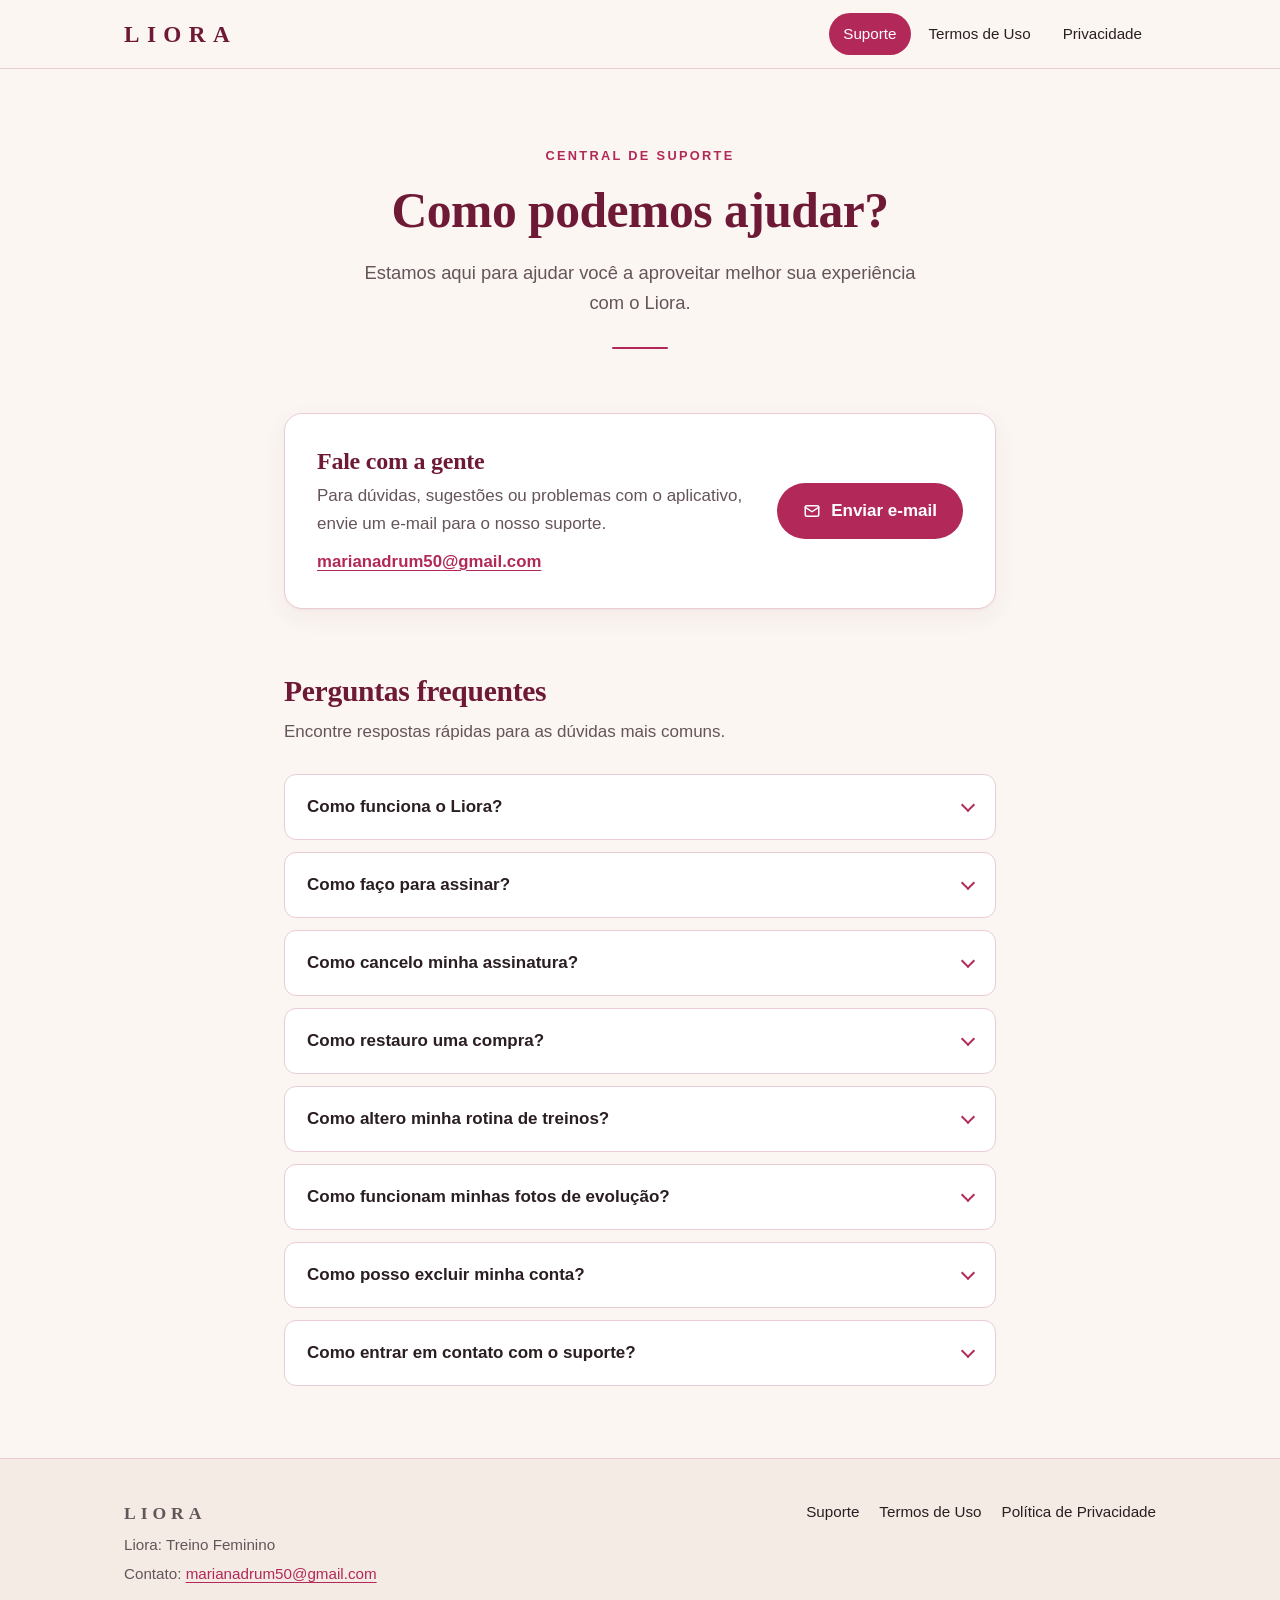
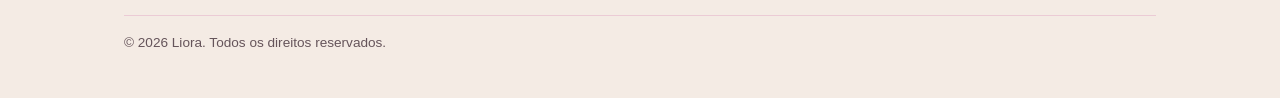
==== index.html @ bd3c1670 "first commit Co-Authored-By: Claude Opus 5.5 <noreply@anthropic.com>" ====
<!DOCTYPE html>
<html lang="pt-BR">
<head>
  <meta charset="UTF-8">
  <meta name="viewport" content="width=device-width, initial-scale=1">
  <title>Suporte | Liora: Treino Feminino</title>
  <meta name="description" content="Central de suporte do Liora: Treino Feminino. Tire dúvidas sobre assinatura, cancelamento, restauração de compras, treinos, fotos de evolução e conta.">
  <meta name="theme-color" content="#FBF6F2">
  <link rel="icon" href="assets/favicon.svg" type="image/svg+xml">
  <link rel="stylesheet" href="css/style.css">
</head>
<body>
  <a class="skip-link" href="#conteudo">Pular para o conteúdo</a>

  <header class="site-header">
    <div class="container">
      <a class="brand" href="index.html" aria-label="Liora — página inicial de suporte">LIORA</a>
      <nav class="site-nav" aria-label="Navegação principal">
        <ul>
          <li><a href="index.html" aria-current="page">Suporte</a></li>
          <li><a href="termos.html">Termos de Uso</a></li>
          <li><a href="privacidade.html">Privacidade</a></li>
        </ul>
      </nav>
    </div>
  </header>

  <main id="conteudo">
    <section class="hero" aria-labelledby="titulo-pagina">
      <div class="container container--text">
        <p class="eyebrow">Central de suporte</p>
        <h1 id="titulo-pagina">Como podemos ajudar?</h1>
        <p class="lead">Estamos aqui para ajudar você a aproveitar melhor sua experiência com o Liora.</p>
        <hr class="divider">
      </div>
    </section>

    <div class="container container--text">
      <section class="contact-card" aria-labelledby="titulo-contato">
        <div>
          <h2 id="titulo-contato">Fale com a gente</h2>
          <p>Para dúvidas, sugestões ou problemas com o aplicativo, envie um e-mail para o nosso suporte.</p>
          <a class="contact-email" href="mailto:marianadrum50@gmail.com">marianadrum50@gmail.com</a>
        </div>
        <a class="button" href="mailto:marianadrum50@gmail.com?subject=Suporte%20Liora">
          <svg viewBox="0 0 24 24" fill="none" stroke="currentColor" stroke-width="2" stroke-linecap="round" stroke-linejoin="round" aria-hidden="true" focusable="false"><rect x="3" y="5" width="18" height="14" rx="2"/><path d="m3 7 9 6 9-6"/></svg>
          Enviar e-mail
        </a>
      </section>

      <section class="section" aria-labelledby="titulo-faq">
        <h2 class="section-title" id="titulo-faq">Perguntas frequentes</h2>
        <p class="section-intro">Encontre respostas rápidas para as dúvidas mais comuns.</p>

        <div class="faq">
          <details>
            <summary>Como funciona o Liora?</summary>
            <div class="answer">
              <p>O Liora é um aplicativo de treinos femininos para iPhone. Com ele, você organiza sua rotina de academia, cria treinos personalizados e registra exercícios, séries, repetições e cargas para acompanhar sua evolução ao longo do tempo.</p>
              <p>Você também pode registrar fotografias privadas de evolução e comparar imagens de datas diferentes.</p>
              <p>O acesso ao aplicativo é feito mediante assinatura, e seus dados ficam vinculados à sua conta, criada com login da Apple ou do Google.</p>
            </div>
          </details>

          <details>
            <summary>Como faço para assinar?</summary>
            <div class="answer">
              <p>O Liora oferece assinaturas nos planos mensal e anual, contratadas diretamente pelo aplicativo no iPhone. As opções disponíveis são apresentadas no próprio app.</p>
              <p>O pagamento é processado pela Apple, por meio da sua Apple Account. O valor de cada plano é exibido pela Apple no momento da compra e pode variar conforme o país.</p>
              <p>As assinaturas são renovadas automaticamente ao fim de cada período, a menos que sejam canceladas com antecedência nos ajustes da sua Apple Account.</p>
            </div>
          </details>

          <details>
            <summary>Como cancelo minha assinatura?</summary>
            <div class="answer">
              <p>As assinaturas feitas pelo iPhone são gerenciadas pela Apple. Por isso, o cancelamento é feito nos ajustes do seu dispositivo, e não dentro do Liora:</p>
              <ol>
                <li>Abra o app <span class="path">Ajustes</span> no iPhone.</li>
                <li>Toque no seu nome (<span class="path">Apple Account</span>).</li>
                <li>Toque em <span class="path">Assinaturas</span>.</li>
                <li>Selecione <span class="path">Liora</span> e toque em <span class="path">Cancelar assinatura</span>.</li>
              </ol>
              <p>Os nomes e o caminho podem variar conforme a versão do iOS. Após o cancelamento, o acesso normalmente permanece ativo até o fim do período já pago.</p>
              <p>Excluir o aplicativo ou a sua conta no Liora <strong>não</strong> cancela automaticamente a assinatura na Apple.</p>
            </div>
          </details>

          <details>
            <summary>Como restauro uma compra?</summary>
            <div class="answer">
              <p>Se você já assinou o Liora e trocou de aparelho ou reinstalou o aplicativo, use o recurso <span class="path">Restaurar compras</span> disponível no aplicativo.</p>
              <p>Certifique-se de estar conectada à mesma Apple Account usada na compra original. Se a restauração não funcionar, entre em contato com o suporte pelo e-mail informado nesta página.</p>
            </div>
          </details>

          <details>
            <summary>Como altero minha rotina de treinos?</summary>
            <div class="answer">
              <p>Sua rotina e seus treinos podem ser ajustados diretamente no aplicativo. Você pode criar treinos personalizados e organizar exercícios, séries, repetições e cargas conforme o seu planejamento.</p>
              <p><span class="revisar">REVISAR: incluir o caminho exato no app (nomes reais das telas/botões) para editar a rotina.</span></p>
            </div>
          </details>

          <details>
            <summary>Como funcionam minhas fotos de evolução?</summary>
            <div class="answer">
              <p>Você pode adicionar, de forma voluntária, fotografias de evolução física e comparar imagens de datas diferentes para acompanhar seu progresso.</p>
              <p>As fotos fazem parte da área privada da sua conta e não são exibidas publicamente no aplicativo. Para mais detalhes sobre como essas imagens são tratadas, consulte a nossa <a href="privacidade.html#fotografias">Política de Privacidade</a>.</p>
              <p><span class="revisar">REVISAR: confirmar se a usuária pode excluir fotos individualmente e qual o caminho no app.</span></p>
            </div>
          </details>

          <details>
            <summary>Como posso excluir minha conta?</summary>
            <div class="answer">
              <div class="revisar-bloco">
                <p><strong>PENDENTE DE CONFIRMAÇÃO:</strong> descrever aqui o caminho real de exclusão de conta disponível no aplicativo (nomes exatos das telas e opções), após verificação no projeto iOS.</p>
              </div>
              <p>Você também pode solicitar a exclusão da sua conta e dos dados associados pelo e-mail <a href="mailto:marianadrum50@gmail.com?subject=Exclus%C3%A3o%20de%20conta%20Liora">marianadrum50@gmail.com</a>, enviando a mensagem a partir do e-mail vinculado à sua conta ou informando o método de login utilizado (Apple ou Google).</p>
              <p>Lembre-se: a exclusão da conta não cancela a assinatura na Apple. Para evitar novas cobranças, cancele a assinatura em <span class="path">Ajustes → Apple Account → Assinaturas</span>.</p>
            </div>
          </details>

          <details>
            <summary>Como entrar em contato com o suporte?</summary>
            <div class="answer">
              <p>O atendimento é feito por e-mail, pelo endereço <a href="mailto:marianadrum50@gmail.com">marianadrum50@gmail.com</a>.</p>
              <p>Para agilizar a análise, descreva o problema com o máximo de detalhes possível e, se puder, informe o modelo do iPhone, a versão do iOS e o método de login utilizado (Apple ou Google). Não envie senhas ou dados de cartão por e-mail.</p>
            </div>
          </details>
        </div>
      </section>
    </div>
  </main>

  <footer class="site-footer">
    <div class="container">
      <div>
        <p class="footer-brand">LIORA</p>
        <p>Liora: Treino Feminino</p>
        <p>Contato: <a href="mailto:marianadrum50@gmail.com">marianadrum50@gmail.com</a></p>
      </div>
      <nav class="footer-nav" aria-label="Links do rodapé">
        <ul>
          <li><a href="index.html">Suporte</a></li>
          <li><a href="termos.html">Termos de Uso</a></li>
          <li><a href="privacidade.html">Política de Privacidade</a></li>
        </ul>
      </nav>
      <p class="footer-copy">© 2026 Liora. Todos os direitos reservados.</p>
    </div>
  </footer>
</body>
</html>
---- css/style.css ----
/* ==========================================================================
   Liora — site de suporte e documentos legais
   Direção visual: Soft Premium Fitness
   ========================================================================== */

:root {
  --cream: #FBF6F2;
  --cream-deep: #F4EBE4;
  --surface: #FFFFFF;
  --pink-soft: #F7E4EA;
  --pink-line: #EBCBD5;
  --rose: #B22959;
  --rose-hover: #961F4A;
  --wine: #6E1A37;
  --text: #2A1E22;
  --text-muted: #65545A;
  --focus: #6E1A37;

  --serif: "Iowan Old Style", "Palatino Linotype", Palatino, Georgia, "Times New Roman", serif;
  --sans: -apple-system, BlinkMacSystemFont, "SF Pro Text", "Segoe UI", Roboto, "Helvetica Neue", Arial, sans-serif;

  --radius: 18px;
  --radius-sm: 12px;
  --shadow: 0 1px 2px rgba(110, 26, 55, 0.04), 0 8px 24px rgba(110, 26, 55, 0.06);
  --max: 1080px;
  --max-text: 760px;
}

*,
*::before,
*::after {
  box-sizing: border-box;
}

html {
  -webkit-text-size-adjust: 100%;
  text-size-adjust: 100%;
}

body {
  margin: 0;
  background: var(--cream);
  color: var(--text);
  font-family: var(--sans);
  font-size: 1.0625rem;
  line-height: 1.65;
  -webkit-font-smoothing: antialiased;
}

img,
svg {
  max-width: 100%;
  display: block;
}

a {
  color: var(--rose);
  text-decoration-thickness: 1px;
  text-underline-offset: 3px;
}

a:hover {
  color: var(--rose-hover);
}

:focus-visible {
  outline: 3px solid var(--focus);
  outline-offset: 3px;
  border-radius: 6px;
}

h1,
h2,
h3 {
  font-family: var(--serif);
  color: var(--wine);
  font-weight: 600;
  line-height: 1.25;
  letter-spacing: -0.01em;
}

/* Link de pular para o conteúdo -------------------------------------------- */
.skip-link {
  position: absolute;
  left: 16px;
  top: -60px;
  background: var(--wine);
  color: #fff;
  padding: 10px 16px;
  border-radius: 10px;
  z-index: 10;
  text-decoration: none;
}

.skip-link:focus {
  top: 12px;
  color: #fff;
}

/* Layout ------------------------------------------------------------------- */
.container {
  width: 100%;
  max-width: var(--max);
  margin: 0 auto;
  padding: 0 24px;
}

.container--text {
  max-width: var(--max-text);
}

/* Cabeçalho ---------------------------------------------------------------- */
.site-header {
  background: rgba(251, 246, 242, 0.94);
  border-bottom: 1px solid var(--pink-line);
  position: sticky;
  top: 0;
  z-index: 5;
}

@supports (backdrop-filter: blur(8px)) {
  .site-header {
    background: rgba(251, 246, 242, 0.82);
    backdrop-filter: saturate(140%) blur(10px);
    -webkit-backdrop-filter: saturate(140%) blur(10px);
  }
}

.site-header .container {
  display: flex;
  align-items: center;
  justify-content: space-between;
  gap: 16px;
  min-height: 68px;
  flex-wrap: wrap;
}

.brand {
  font-family: var(--serif);
  font-size: 1.45rem;
  letter-spacing: 0.32em;
  color: var(--wine);
  text-decoration: none;
  font-weight: 600;
  padding: 6px 0;
}

.brand:hover {
  color: var(--rose);
}

.site-nav ul {
  list-style: none;
  margin: 0;
  padding: 0;
  display: flex;
  gap: 4px;
  flex-wrap: wrap;
}

.site-nav a {
  display: inline-block;
  padding: 8px 14px;
  border-radius: 999px;
  color: var(--text);
  text-decoration: none;
  font-size: 0.95rem;
  font-weight: 500;
}

.site-nav a:hover {
  background: var(--pink-soft);
  color: var(--wine);
}

.site-nav a[aria-current="page"] {
  background: var(--rose);
  color: #fff;
}

/* Hero --------------------------------------------------------------------- */
.hero {
  padding: 72px 0 40px;
  text-align: center;
}

.eyebrow {
  display: inline-block;
  font-size: 0.8rem;
  letter-spacing: 0.18em;
  text-transform: uppercase;
  color: var(--rose);
  font-weight: 600;
  margin: 0 0 14px;
}

.hero h1 {
  font-size: clamp(2.1rem, 5vw, 3.1rem);
  margin: 0 0 16px;
}

.hero .lead {
  font-size: 1.15rem;
  color: var(--text-muted);
  max-width: 560px;
  margin: 0 auto;
}

.divider {
  width: 56px;
  height: 2px;
  background: var(--rose);
  border: 0;
  margin: 28px auto 0;
  border-radius: 2px;
}

/* Cartão de contato ---------------------------------------------------------- */
.contact-card {
  background: var(--surface);
  border: 1px solid var(--pink-line);
  border-radius: var(--radius);
  box-shadow: var(--shadow);
  padding: 32px;
  display: grid;
  grid-template-columns: 1fr auto;
  gap: 24px;
  align-items: center;
  margin: 24px 0 64px;
}

.contact-card h2 {
  margin: 0 0 6px;
  font-size: 1.5rem;
}

.contact-card p {
  margin: 0;
  color: var(--text-muted);
}

.contact-email {
  display: inline-block;
  margin-top: 10px;
  font-weight: 600;
  font-size: 1.05rem;
  word-break: break-all;
}

.button {
  display: inline-flex;
  align-items: center;
  justify-content: center;
  gap: 10px;
  background: var(--rose);
  color: #fff;
  text-decoration: none;
  font-weight: 600;
  padding: 14px 26px;
  border-radius: 999px;
  white-space: nowrap;
  transition: background-color 0.2s ease;
}

.button:hover {
  background: var(--rose-hover);
  color: #fff;
}

.button svg {
  width: 18px;
  height: 18px;
}

/* FAQ ---------------------------------------------------------------------- */
.section {
  padding-bottom: 72px;
}

.section-title {
  font-size: 1.85rem;
  margin: 0 0 8px;
}

.section-intro {
  color: var(--text-muted);
  margin: 0 0 28px;
}

.faq {
  display: grid;
  gap: 12px;
}

.faq details {
  background: var(--surface);
  border: 1px solid var(--pink-line);
  border-radius: var(--radius-sm);
  overflow: hidden;
}

.faq details[open] {
  border-color: var(--rose);
  box-shadow: var(--shadow);
}

.faq summary {
  cursor: pointer;
  list-style: none;
  padding: 18px 56px 18px 22px;
  position: relative;
  font-weight: 600;
  color: var(--text);
}

.faq summary::-webkit-details-marker {
  display: none;
}

.faq summary::after {
  content: "";
  position: absolute;
  right: 22px;
  top: 50%;
  width: 10px;
  height: 10px;
  border-right: 2px solid var(--rose);
  border-bottom: 2px solid var(--rose);
  transform: translateY(-70%) rotate(45deg);
  transition: transform 0.2s ease;
}

.faq details[open] summary::after {
  transform: translateY(-30%) rotate(-135deg);
}

.faq summary:hover {
  background: var(--pink-soft);
}

.faq summary:focus-visible {
  outline-offset: -3px;
  border-radius: var(--radius-sm);
}

.faq .answer {
  padding: 0 22px 20px;
  color: var(--text-muted);
}

.faq .answer p {
  margin: 0 0 10px;
}

.faq .answer p:last-child {
  margin-bottom: 0;
}

.faq .answer ol,
.faq .answer ul {
  margin: 0 0 10px;
  padding-left: 1.3em;
}

.path {
  font-weight: 600;
  color: var(--text);
}

/* Documentos legais ---------------------------------------------------------- */
.doc-header {
  padding: 64px 0 24px;
}

.doc-header h1 {
  font-size: clamp(2rem, 4.5vw, 2.7rem);
  margin: 0 0 12px;
}

.doc-meta {
  color: var(--text-muted);
  margin: 0;
  font-size: 0.95rem;
}

.doc-meta strong {
  color: var(--text);
}

.doc {
  background: var(--surface);
  border: 1px solid var(--pink-line);
  border-radius: var(--radius);
  padding: 40px;
  margin-bottom: 72px;
  box-shadow: var(--shadow);
}

.doc h2 {
  font-size: 1.35rem;
  margin: 40px 0 12px;
  padding-top: 8px;
  scroll-margin-top: 90px;
}

.doc h2:first-of-type {
  margin-top: 8px;
}

.doc h3 {
  font-size: 1.08rem;
  font-family: var(--sans);
  color: var(--text);
  margin: 22px 0 8px;
}

.doc p,
.doc li {
  color: #3B2E33;
}

.doc ul,
.doc ol {
  padding-left: 1.3em;
}

.doc li {
  margin-bottom: 6px;
}

.toc {
  background: var(--pink-soft);
  border-radius: var(--radius-sm);
  padding: 20px 24px;
  margin: 0 0 32px;
}

.toc h2 {
  font-family: var(--sans);
  font-size: 0.82rem;
  letter-spacing: 0.14em;
  text-transform: uppercase;
  color: var(--wine);
  margin: 0 0 10px !important;
  padding: 0;
}

.toc ol {
  margin: 0;
  columns: 2;
  column-gap: 32px;
  font-size: 0.95rem;
}

.toc li {
  margin-bottom: 4px;
  break-inside: avoid;
}

.toc a {
  color: var(--wine);
  text-decoration: none;
}

.toc a:hover {
  text-decoration: underline;
}

.notice {
  border-left: 3px solid var(--rose);
  background: var(--cream);
  padding: 14px 18px;
  border-radius: 0 var(--radius-sm) var(--radius-sm) 0;
  margin: 16px 0;
}

.notice p {
  margin: 0;
}

/* Marcadores de revisão (remover antes de publicar) --------------------------- */
.revisar {
  background: #FFF1C2;
  color: #5A3E00;
  border: 1px dashed #B88A00;
  border-radius: 6px;
  padding: 1px 6px;
  font-size: 0.92em;
  font-weight: 600;
}

.revisar-bloco {
  background: #FFF8DD;
  border: 1px dashed #B88A00;
  color: #5A3E00;
  border-radius: var(--radius-sm);
  padding: 14px 18px;
  margin: 16px 0;
  font-size: 0.95rem;
}

.revisar-bloco p {
  margin: 0;
  color: #5A3E00;
}

/* Rodapé ------------------------------------------------------------------- */
.site-footer {
  border-top: 1px solid var(--pink-line);
  background: var(--cream-deep);
  padding: 40px 0;
  font-size: 0.95rem;
}

.site-footer .container {
  display: flex;
  justify-content: space-between;
  align-items: flex-start;
  gap: 24px;
  flex-wrap: wrap;
}

.footer-brand {
  font-family: var(--serif);
  letter-spacing: 0.28em;
  color: var(--wine);
  font-weight: 600;
  font-size: 1.1rem;
  margin: 0 0 6px;
}

.site-footer p {
  margin: 0 0 4px;
  color: var(--text-muted);
}

.footer-nav ul {
  list-style: none;
  margin: 0;
  padding: 0;
  display: flex;
  gap: 8px 20px;
  flex-wrap: wrap;
}

.footer-nav a {
  color: var(--text);
  text-decoration: none;
  font-weight: 500;
}

.footer-nav a:hover {
  color: var(--rose);
  text-decoration: underline;
}

.footer-copy {
  width: 100%;
  font-size: 0.85rem;
  padding-top: 16px;
  border-top: 1px solid var(--pink-line);
}

/* Responsivo --------------------------------------------------------------- */
@media (max-width: 720px) {
  body {
    font-size: 1rem;
  }

  .container {
    padding: 0 18px;
  }

  .site-header {
    position: static;
  }

  .site-header .container {
    flex-direction: column;
    align-items: center;
    padding-top: 14px;
    padding-bottom: 12px;
    gap: 8px;
  }

  .site-nav ul {
    justify-content: center;
  }

  .site-nav a {
    padding: 8px 12px;
    font-size: 0.92rem;
  }

  .hero {
    padding: 48px 0 28px;
  }

  .contact-card {
    grid-template-columns: 1fr;
    padding: 24px;
    text-align: center;
    margin-bottom: 48px;
  }

  .button {
    width: 100%;
  }

  .doc-header {
    padding: 44px 0 20px;
  }

  .doc {
    padding: 24px 20px;
    border-radius: var(--radius-sm);
    margin-bottom: 48px;
  }

  .toc ol {
    columns: 1;
  }

  .site-footer .container {
    flex-direction: column;
  }
}

@media (prefers-reduced-motion: reduce) {
  *,
  *::before,
  *::after {
    transition: none !important;
  }
}

@media print {
  .site-header,
  .site-footer,
  .skip-link,
  .toc {
    display: none;
  }

  body {
    background: #fff;
  }

  .doc {
    border: 0;
    box-shadow: none;
    padding: 0;
  }
}
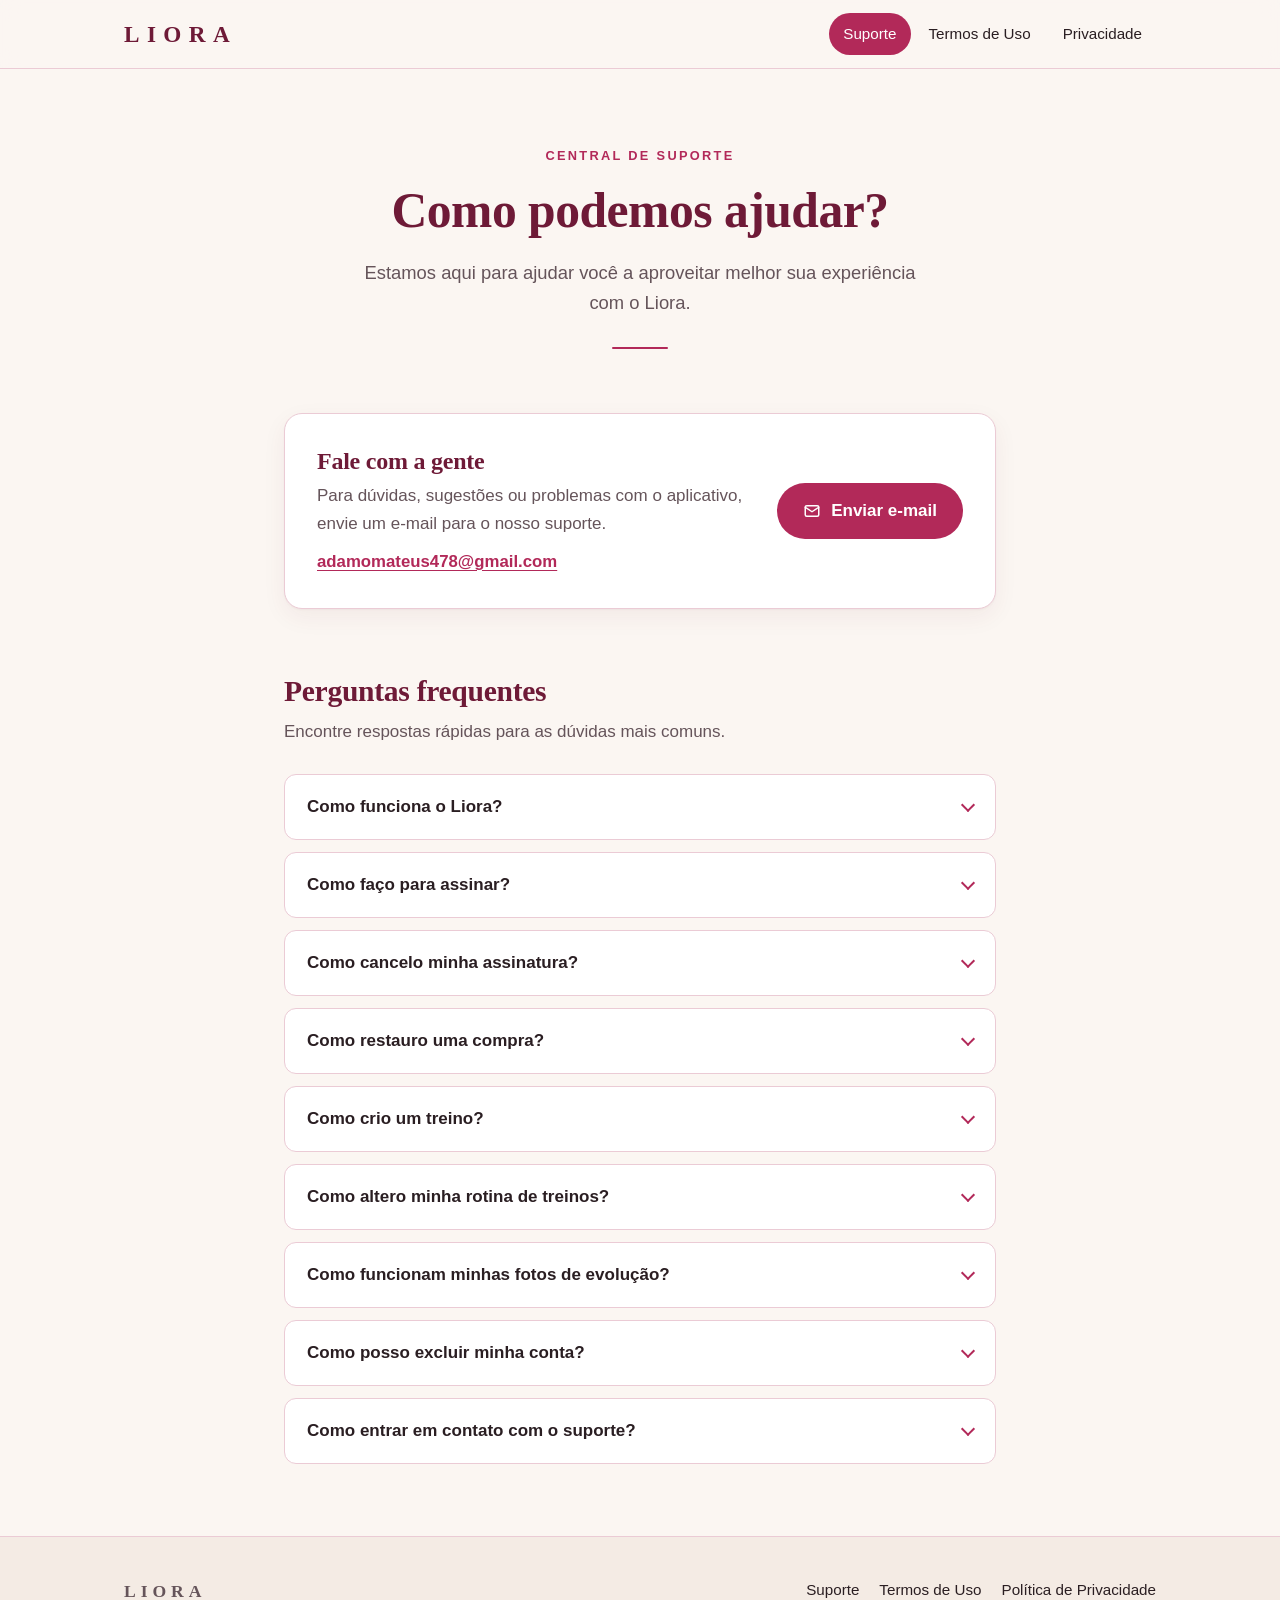
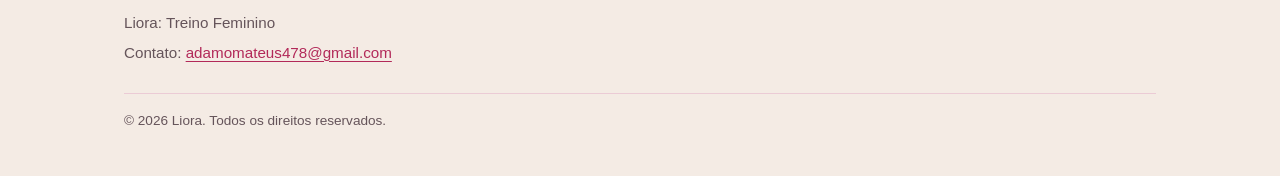
==== commit 4705df16: "Atualiza Suporte, Termos e Privacidade" ====
--- a/index.html
+++ b/index.html
@@ -40,9 +40,9 @@
         <div>
           <h2 id="titulo-contato">Fale com a gente</h2>
           <p>Para dúvidas, sugestões ou problemas com o aplicativo, envie um e-mail para o nosso suporte.</p>
-          <a class="contact-email" href="mailto:marianadrum50@gmail.com">marianadrum50@gmail.com</a>
+          <a class="contact-email" href="mailto:adamomateus478@gmail.com">adamomateus478@gmail.com</a>
         </div>
-        <a class="button" href="mailto:marianadrum50@gmail.com?subject=Suporte%20Liora">
+        <a class="button" href="mailto:adamomateus478@gmail.com?subject=Suporte%20Liora">
           <svg viewBox="0 0 24 24" fill="none" stroke="currentColor" stroke-width="2" stroke-linecap="round" stroke-linejoin="round" aria-hidden="true" focusable="false"><rect x="3" y="5" width="18" height="14" rx="2"/><path d="m3 7 9 6 9-6"/></svg>
           Enviar e-mail
         </a>
@@ -56,7 +56,7 @@
           <details>
             <summary>Como funciona o Liora?</summary>
             <div class="answer">
-              <p>O Liora é um aplicativo de treinos femininos para iPhone. Com ele, você organiza sua rotina de academia, cria treinos personalizados e registra exercícios, séries, repetições e cargas para acompanhar sua evolução ao longo do tempo.</p>
+              <p>O Liora é um aplicativo de treinos femininos para iPhone. A partir dos seus objetivos, nível de experiência, local de treino, equipamentos e dias disponíveis, ele monta um plano semanal de treinos. Você também pode criar seus próprios treinos e registrar séries, repetições e cargas para acompanhar sua evolução ao longo do tempo.</p>
               <p>Você também pode registrar fotografias privadas de evolução e comparar imagens de datas diferentes.</p>
               <p>O acesso ao aplicativo é feito mediante assinatura, e seus dados ficam vinculados à sua conta, criada com login da Apple ou do Google.</p>
             </div>
@@ -81,6 +81,7 @@
                 <li>Toque em <span class="path">Assinaturas</span>.</li>
                 <li>Selecione <span class="path">Liora</span> e toque em <span class="path">Cancelar assinatura</span>.</li>
               </ol>
+              <p>No Liora, o atalho <span class="path">Perfil → Assinatura → Gerenciar assinatura</span> abre a mesma tela da Apple.</p>
               <p>Os nomes e o caminho podem variar conforme a versão do iOS. Após o cancelamento, o acesso normalmente permanece ativo até o fim do período já pago.</p>
               <p>Excluir o aplicativo ou a sua conta no Liora <strong>não</strong> cancela automaticamente a assinatura na Apple.</p>
             </div>
@@ -89,35 +90,53 @@
           <details>
             <summary>Como restauro uma compra?</summary>
             <div class="answer">
-              <p>Se você já assinou o Liora e trocou de aparelho ou reinstalou o aplicativo, use o recurso <span class="path">Restaurar compras</span> disponível no aplicativo.</p>
+              <p>Se você já assinou o Liora e trocou de aparelho ou reinstalou o aplicativo, toque em <span class="path">Restaurar compras</span>. A opção aparece na tela de assinatura e também em <span class="path">Perfil → Assinatura → Restaurar compras</span>.</p>
               <p>Certifique-se de estar conectada à mesma Apple Account usada na compra original. Se a restauração não funcionar, entre em contato com o suporte pelo e-mail informado nesta página.</p>
+            </div>
+          </details>
+
+          <details>
+            <summary>Como crio um treino?</summary>
+            <div class="answer">
+              <ol>
+                <li>Abra a aba <span class="path">Criar</span>.</li>
+                <li>Toque em <span class="path">Criar treino</span>.</li>
+                <li>Informe o <span class="path">Nome do treino</span> e toque em <span class="path">Adicionar exercícios</span>.</li>
+                <li>Ajuste séries, repetições e descanso de cada exercício e toque em <span class="path">Salvar</span>.</li>
+              </ol>
+              <p>Seus treinos ficam em <span class="path">Meus treinos criados</span>, na aba <span class="path">Criar</span>. Para alterar ou remover um treino, toque no botão de opções ao lado dele e escolha <span class="path">Editar</span> ou <span class="path">Excluir treino</span>. Os treinos já realizados continuam no histórico.</p>
             </div>
           </details>
 
           <details>
             <summary>Como altero minha rotina de treinos?</summary>
             <div class="answer">
-              <p>Sua rotina e seus treinos podem ser ajustados diretamente no aplicativo. Você pode criar treinos personalizados e organizar exercícios, séries, repetições e cargas conforme o seu planejamento.</p>
-              <p><span class="revisar">REVISAR: incluir o caminho exato no app (nomes reais das telas/botões) para editar a rotina.</span></p>
+              <p><strong>Para montar sua própria rotina:</strong> abra a aba <span class="path">Criar</span> e toque em <span class="path">Montar minha rotina</span>. Escolha qual treino fazer em cada dia da semana (ou deixe como <span class="path">Dia de descanso</span>) e toque em <span class="path">Salvar</span>. Se quiser que a mudança valha já para a semana atual, ative <span class="path">Aplicar também nesta semana</span>.</p>
+              <p><strong>Para ajustar o plano montado pelo Liora:</strong> abra a aba <span class="path">Perfil</span>. Em <span class="path">Seu plano atual</span>, altere objetivo, nível de experiência, frequência semanal, local de treino e equipamentos. Em <span class="path">Preferências do aplicativo → Dias de treino</span>, escolha os dias da semana.</p>
+              <p>Para voltar ao plano automático depois de montar uma rotina própria, use a opção <span class="path">Usar o plano do Liora</span> em <span class="path">Montar minha rotina</span>.</p>
             </div>
           </details>
 
           <details>
             <summary>Como funcionam minhas fotos de evolução?</summary>
             <div class="answer">
-              <p>Você pode adicionar, de forma voluntária, fotografias de evolução física e comparar imagens de datas diferentes para acompanhar seu progresso.</p>
-              <p>As fotos fazem parte da área privada da sua conta e não são exibidas publicamente no aplicativo. Para mais detalhes sobre como essas imagens são tratadas, consulte a nossa <a href="privacidade.html#fotografias">Política de Privacidade</a>.</p>
-              <p><span class="revisar">REVISAR: confirmar se a usuária pode excluir fotos individualmente e qual o caminho no app.</span></p>
+              <p>O diário de fotos é opcional. Na aba <span class="path">Evolução</span>, abra <span class="path">Fotos</span> para adicionar uma imagem da fototeca ou tirar uma foto na hora, escolher a data do registro e comparar fotos de datas diferentes.</p>
+              <p>As fotos fazem parte da área privada da sua conta, não são exibidas publicamente e são sincronizadas com a sua conta, com limite de 12 fotos. Para mais detalhes, consulte a nossa <a href="privacidade.html#fotografias">Política de Privacidade</a>.</p>
+              <p><strong>Para excluir uma foto:</strong> em <span class="path">Evolução → Fotos</span>, toque na foto, depois em <span class="path">Excluir foto</span>, e confirme. A foto é removida do seu diário no iPhone e na nuvem. Se você estiver sem conexão, a remoção na nuvem é concluída na próxima sincronização.</p>
             </div>
           </details>
 
           <details>
             <summary>Como posso excluir minha conta?</summary>
             <div class="answer">
-              <div class="revisar-bloco">
-                <p><strong>PENDENTE DE CONFIRMAÇÃO:</strong> descrever aqui o caminho real de exclusão de conta disponível no aplicativo (nomes exatos das telas e opções), após verificação no projeto iOS.</p>
-              </div>
-              <p>Você também pode solicitar a exclusão da sua conta e dos dados associados pelo e-mail <a href="mailto:marianadrum50@gmail.com?subject=Exclus%C3%A3o%20de%20conta%20Liora">marianadrum50@gmail.com</a>, enviando a mensagem a partir do e-mail vinculado à sua conta ou informando o método de login utilizado (Apple ou Google).</p>
+              <ol>
+                <li>Abra a aba <span class="path">Perfil</span>.</li>
+                <li>Na seção <span class="path">Conta</span>, toque em <span class="path">Excluir conta</span>.</li>
+                <li>Confirme tocando novamente em <span class="path">Excluir conta</span>.</li>
+              </ol>
+              <p>Se você não tiver uma assinatura ativa, a opção <span class="path">Excluir conta</span> também aparece na tela de assinatura.</p>
+              <p>A exclusão remove sua conta, suas fotos de evolução na nuvem e os dados da conta salvos no iPhone. Se você entrou com a Apple, o Liora também pede à Apple que revogue o acesso do app à sua conta Apple. Caso isso não seja possível, o app oferece a opção <span class="path">Continuar com a exclusão</span>. Nesse caso, você pode remover o Liora manualmente em <span class="path">Ajustes → Apple Account → Iniciar Sessão com a Apple</span>.</p>
+              <p>Você também pode solicitar a exclusão da sua conta e dos dados associados pelo e-mail <a href="mailto:adamomateus478@gmail.com?subject=Exclus%C3%A3o%20de%20conta%20Liora">adamomateus478@gmail.com</a>, enviando a mensagem a partir do e-mail vinculado à sua conta ou informando o método de login utilizado (Apple ou Google).</p>
               <p>Lembre-se: a exclusão da conta não cancela a assinatura na Apple. Para evitar novas cobranças, cancele a assinatura em <span class="path">Ajustes → Apple Account → Assinaturas</span>.</p>
             </div>
           </details>
@@ -125,7 +144,7 @@
           <details>
             <summary>Como entrar em contato com o suporte?</summary>
             <div class="answer">
-              <p>O atendimento é feito por e-mail, pelo endereço <a href="mailto:marianadrum50@gmail.com">marianadrum50@gmail.com</a>.</p>
+              <p>O atendimento é feito por e-mail, pelo endereço <a href="mailto:adamomateus478@gmail.com">adamomateus478@gmail.com</a>.</p>
               <p>Para agilizar a análise, descreva o problema com o máximo de detalhes possível e, se puder, informe o modelo do iPhone, a versão do iOS e o método de login utilizado (Apple ou Google). Não envie senhas ou dados de cartão por e-mail.</p>
             </div>
           </details>
@@ -139,7 +158,7 @@
       <div>
         <p class="footer-brand">LIORA</p>
         <p>Liora: Treino Feminino</p>
-        <p>Contato: <a href="mailto:marianadrum50@gmail.com">marianadrum50@gmail.com</a></p>
+        <p>Contato: <a href="mailto:adamomateus478@gmail.com">adamomateus478@gmail.com</a></p>
       </div>
       <nav class="footer-nav" aria-label="Links do rodapé">
         <ul>
